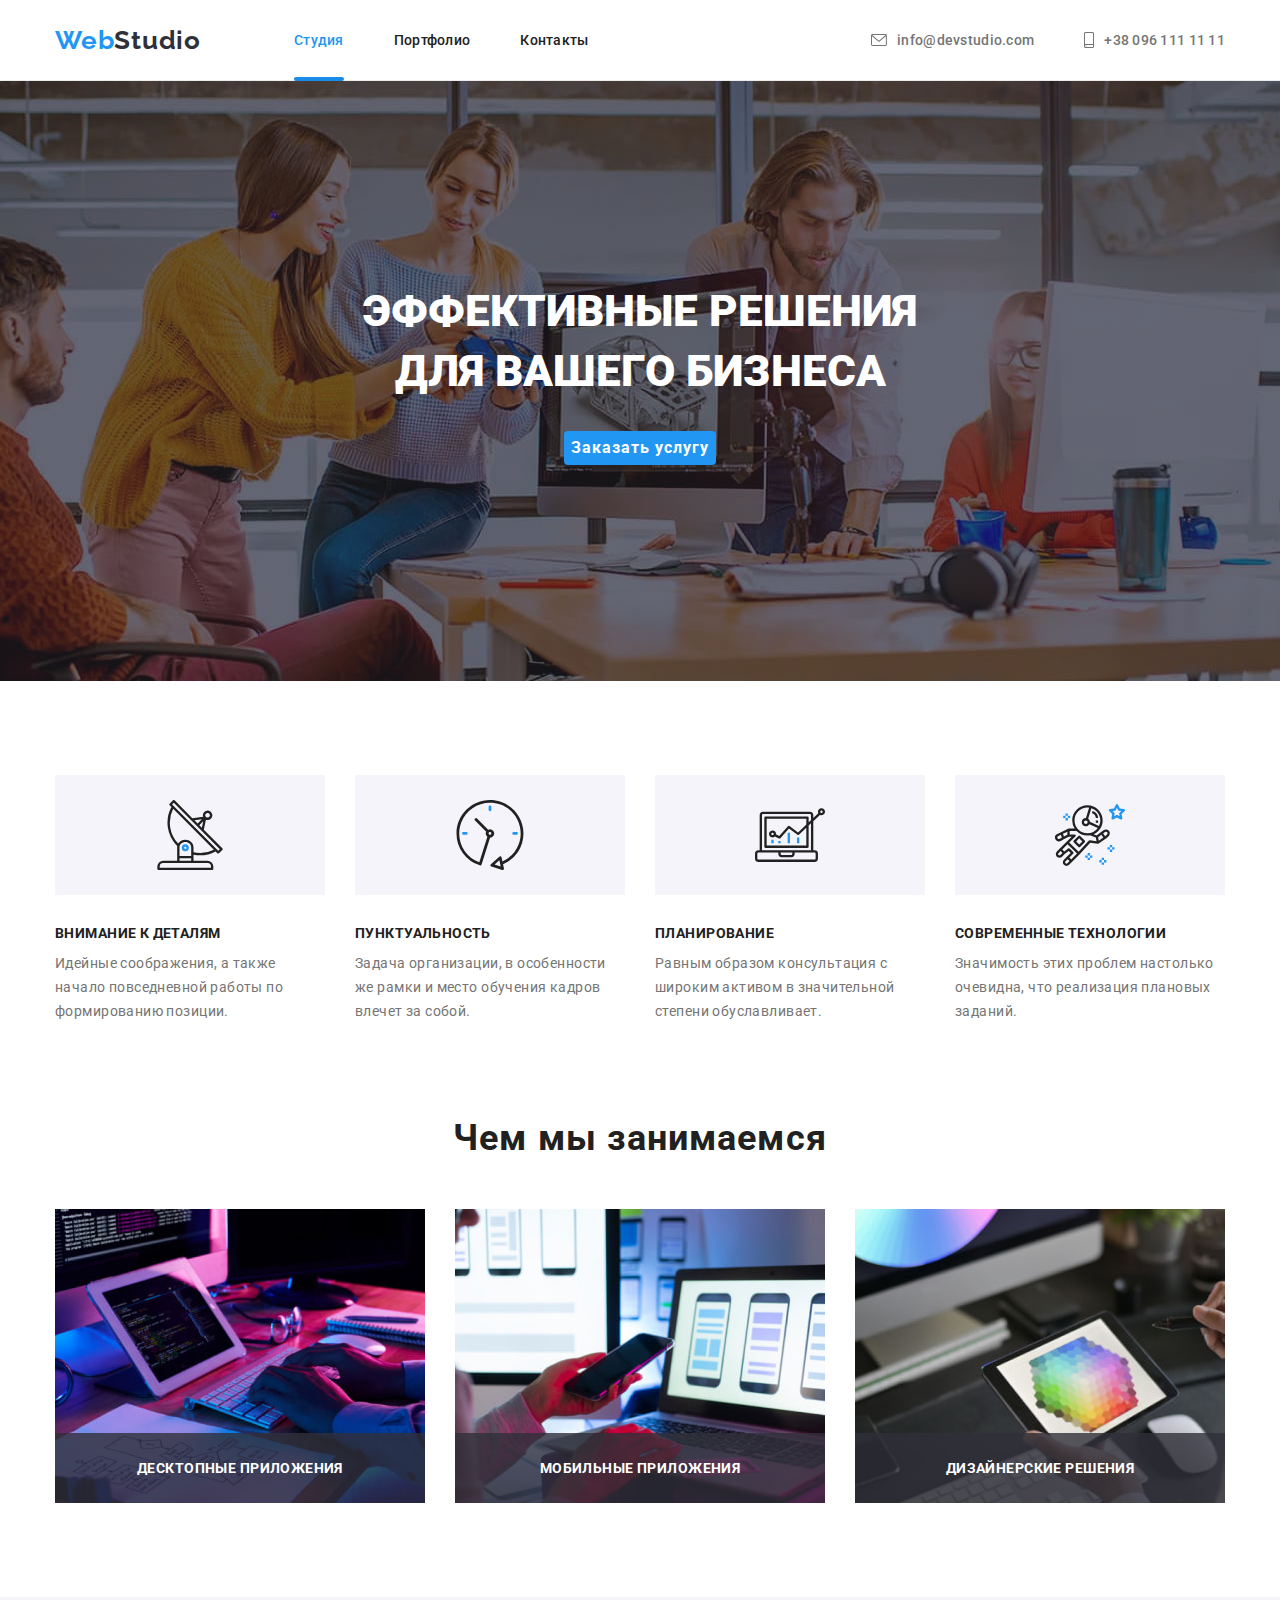
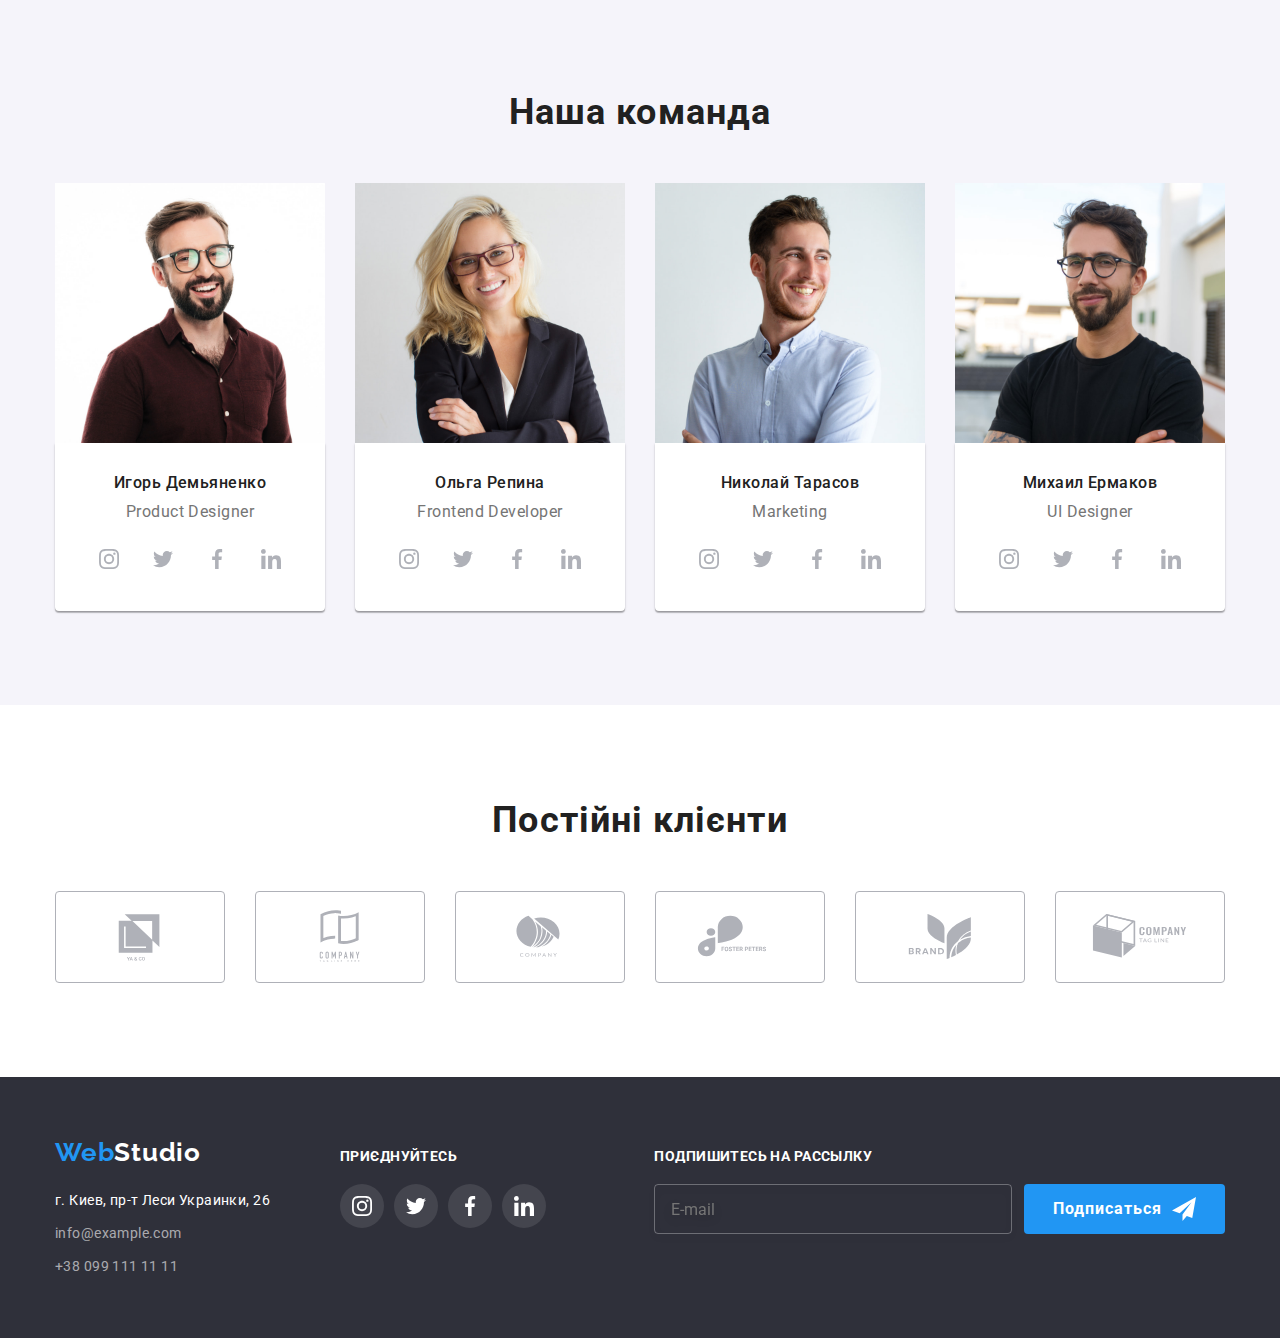
==== index.html @ 9e519841 "Initial commit" ====
<!DOCTYPE html>
<html lang="en">
<head>
    <meta charset="UTF-8">
    <meta http-equiv="X-UA-Compatible" content="IE=edge">
    <meta name="viewport" content="width=device-width, initial-scale=1.0">
    <title>Document</title>
    <link rel="preconnect" href="https://fonts.googleapis.com">
    <link rel="preconnect" href="https://fonts.gstatic.com" crossorigin>
    <link href="https://fonts.googleapis.com/css2?family=Raleway:wght@700&family=Roboto:wght@400;500;700;900&display=swap"
    rel="stylesheet">

    <link rel="stylesheet" href="https://cdnjs.cloudflare.com/ajax/libs/modern-normalize/1.1.0/modern-normalize.min.css">

    <link rel="stylesheet" href="./css/styles.css" />
</head>
<body>
    
    <header class="header">
        <div class="container header-container">
        <nav class="header-nav">
            <a class="logo link" href="./index.html">Web<span class="accent-logo-header">Studio</span></a>
            <ul class="header-nav-list list">
                <li class="header-nav-item"><a class="header-link header-link-bottom header-link-current link" href="">Студия</a></li>
                <li class="header-nav-item"><a class="header-link header-link-bottom link" href="./portfolio.html">Портфолио</a></li>
                <li class="header-nav-item"><a class="header-link header-link-bottom link" href="">Контакты</a></li>
            </ul>
        </nav>
        <ul class="header-contacts list">
            <li class="header-contacts-item">
                <a class="header-email header-email-current link" href="mailto:info@example.com">
                    <svg width="16" height="12" class="header-icon">
                    <use href="./images/icons.svg#envelope"></use>
                </svg>info@devstudio.com</a>
            </li>
            <li class="header-contacts-item">
                <a class="header-phone link" href="tel:+380991111111">
                    <svg width="10" height="16" class="header-icon">
                    <use href="./images/icons.svg#smartphone"></use>
                </svg>+38 096 111 11 11</a></li>
        </ul>
        </div>
    </header>
    <main>

        <section class="hero overlay">
            <div class="container">
            <h1 class="hero-title title">Эффективные решения <br /> для вашего бизнеса</h1>
            <button data-modal-open class="hero-btn btn" type="button">Заказать услугу</button>
            </div>
        </section>

        <section class="feature-section section">
            <div class="feature-container container">
            <!--hide title-->

            <h2 class="visually-hidden">Особенности компании</h2>
                <ul class="feature-list list">
                    <li class="feature-item">
                        <div class="thumb">
                        <svg width="70" height="70" class="icon">
                            <use href="./images/icons.svg#antenna"></use>
                        </svg>
                        </div>
                        <h3 class="feature-title title">Внимание к деталям</h3>
                        <p class="feature-text">Идейные соображения, а также начало повседневной работы по формированию позиции.</p>
                    </li>
                    <li class="feature-item">
                        <div class="thumb">
                        <svg width="70" height="70" class="icon">
                            <use href="./images/icons.svg#clock"></use>
                        </svg>
                        </div>
                        <h3 class="feature-title title">Пунктуальность</h3>
                        <p class="feature-text">Задача организации, в особенности же рамки и место обучения кадров влечет за собой.</p>
                    </li>
                    <li class="feature-item">
                        <div class="thumb">
                        <svg width="70" height="70" class="icon">
                            <use href="./images/icons.svg#diagram"></use>
                        </svg>
                        </div>
                        <h3 class="feature-title title">Планирование</h3>
                        <p class="feature-text">Равным образом консультация с широким активом в значительной степени обуславливает.</p>
                    </li>
                    <li class="feature-item"> 
                        <div class="thumb">
                        <svg width="70" height="70" class="icon">
                            <use href="./images/icons.svg#astronaut"></use>
                        </svg>
                        </div>
                        <h3 class="feature-title title">Современные технологии</h3>
                        <p class="feature-text">Значимость этих проблем настолько очевидна, что реализация плановых заданий.</p>
                    </li>
                </ul>
                </div>
        </section> 
        
        <section class="work section">
            <div class="container">
            <h2 class="work-title">Чем мы занимаемся</h2>
                <ul class="work-list list">
                    <li class="work-item">
                        <img src="./images/image1.jpg" alt="Разметка  веб-страницы" width="370"/>
                        <div class="work-overlay">
                            <p class="work-overlay-text">Десктопные приложения</p>
                        </div>
                    </li>
                    <li class="work-item">
                        <img src="./images/image2.jpg" alt="Оформление приложений для телелефонов" width="370"/>
                        <div class="work-overlay">
                            <p class="work-overlay-text">Мобильные приложения</p>
                        </div>
                    </li>
                    <li class="work-item">
                        <img src="./images/image3.jpg" alt="Графический дизайн" width="370"/>
                        <div class="work-overlay">
                            <p class="work-overlay-text">Дизайнерские решения</p>
                        </div>
                    </li>
                  </ul>   
                </div>
        </section>

        <section class="team-section section">
            <div class="container">
            <h2 class="team-title">Наша команда</h2>
            <ul class="team-list list">
                <li class="team-item">
                    <img src="./images/photo1.jpg" alt="Фото Игоря Демьяненко" width="270"/>
                    <div class="team-descr">
                    <h3 class="team-uppertitle">Игорь Демьяненко</h3>
                    <p class="team-text">Product Designer</p>
                    
                    
                    <ul class="socials list">
                        <li class="socials-item">
                            <a class="socials-link link" href="" target="_blank" rel="noopener noreferrer" aria-label="instagram">
                                <svg class="socials-icon" width="20" height="20">
                                    <use href="./images/icons.svg#instagram"></use>
                                </svg>
                            </a>
                        </li>
                        <li class="socials-item">
                            <a class="socials-link link" href="" target="_blank" rel="noopener noreferrer" aria-label="twitter">
                                <svg class="socials-icon" width="20" height="20">
                                    <use href="./images/icons.svg#twitter"></use>
                                </svg>
                            </a>
                        </li>
                        <li class="socials-item">
                            <a class="socials-link link" href="" target="_blank" rel="noopener noreferrer" aria-label="facebook">
                                <svg class="socials-icon" width="20" height="20">
                                    <use href="./images/icons.svg#facebook"></use>
                                </svg>
                            </a>
                        </li>
                        <li class="socials-item">
                            <a class="socials-link link" href="" target="_blank" rel="noopener noreferrer" aria-label="linkedin">
                                <svg class="socials-icon" width="20" height="20">
                                    <use href="./images/icons.svg#linkedin"></use>
                                </svg>
                            </a>
                        </li>
                    </ul>


                    
                    </div>
                </li>
                <li class="team-item">
                    <img src="./images/photo2.jpg" alt="Фото Ольги Репиной" width="270"/>
                    <div class="team-descr">
                    <h3 class="team-uppertitle">Ольга Репина</h3>
                    <p class="team-text">Frontend Developer</p>

                    <ul class="socials list">
                        <li class="socials-item">
                            <a class="socials-link link" href="" target="_blank" rel="noopener noreferrer" aria-label="instagram">
                                <svg class="socials-icon" width="20" height="20">
                                    <use href="./images/icons.svg#instagram"></use>
                                </svg>
                            </a>
                        </li>
                        <li class="socials-item">
                            <a class="socials-link link" href="" target="_blank" rel="noopener noreferrer" aria-label="twitter">
                                <svg class="socials-icon" width="20" height="20">
                                    <use href="./images/icons.svg#twitter"></use>
                                </svg>
                            </a>
                        </li>
                        <li class="socials-item">
                            <a class="socials-link link" href="" target="_blank" rel="noopener noreferrer" aria-label="facebook">
                                <svg class="socials-icon" width="20" height="20">
                                    <use href="./images/icons.svg#facebook"></use>
                                </svg>
                            </a>
                        </li>
                        <li class="socials-item">
                            <a class="socials-link link" href="" target="_blank" rel="noopener noreferrer" aria-label="linkedin">
                                <svg class="socials-icon" width="20" height="20">
                                    <use href="./images/icons.svg#linkedin"></use>
                                </svg>
                            </a>
                        </li>
                    </ul>
                    
                    </div>
                </li>
                <li class="team-item">
                    <img src="./images/photo3.jpg" alt="Фото Николая Тарасова" width="270"/>
                    <div class="team-descr">
                    <h3 class="team-uppertitle">Николай Тарасов</h3>
                    <p class="team-text">Marketing</p>
                    <ul class="socials list">
                        <li class="socials-item">
                            <a class="socials-link link" href="" target="_blank" rel="noopener noreferrer" aria-label="instagram">
                                <svg class="socials-icon" width="20" height="20">
                                    <use href="./images/icons.svg#instagram"></use>
                                </svg>
                            </a>
                        </li>
                        <li class="socials-item">
                            <a class="socials-link link" href="" target="_blank" rel="noopener noreferrer" aria-label="twitter">
                                <svg class="socials-icon" width="20" height="20">
                                    <use href="./images/icons.svg#twitter"></use>
                                </svg>
                            </a>
                        </li>
                        <li class="socials-item">
                            <a class="socials-link link" href="" target="_blank" rel="noopener noreferrer" aria-label="facebook">
                                <svg class="socials-icon" width="20" height="20">
                                    <use href="./images/icons.svg#facebook"></use>
                                </svg>
                            </a>
                        </li>
                        <li class="socials-item">
                            <a class="socials-link link" href="" target="_blank" rel="noopener noreferrer" aria-label="linkedin">
                                <svg class="socials-icon" width="20" height="20">
                                    <use href="./images/icons.svg#linkedin"></use>
                                </svg>
                            </a>
                        </li>
                    </ul>
                    </div>
                </li>
                <li class="team-item">
                    <img src="./images/photo4.jpg" alt="Фото Михаила Ермакова" width="270"/>
                    <div class="team-descr">
                    <h3 class="team-uppertitle">Михаил Ермаков</h3>
                    <p class="team-text">UI Designer</p>
                    <ul class="socials list">
                        <li class="socials-item">
                            <a class="socials-link link" href="" target="_blank" rel="noopener noreferrer" aria-label="instagram">
                                <svg class="socials-icon" width="20" height="20">
                                    <use href="./images/icons.svg#instagram"></use>
                                </svg>
                            </a>
                        </li>
                        <li class="socials-item">
                            <a class="socials-link link" href="" target="_blank" rel="noopener noreferrer" aria-label="twitter">
                                <svg class="socials-icon" width="20" height="20">
                                    <use href="./images/icons.svg#twitter"></use>
                                </svg>
                            </a>
                        </li>
                        <li class="socials-item">
                            <a class="socials-link link" href="" target="_blank" rel="noopener noreferrer" aria-label="facebook">
                                <svg class="socials-icon" width="20" height="20">
                                    <use href="./images/icons.svg#facebook"></use>
                                </svg>
                            </a>
                        </li>
                        <li class="socials-item">
                            <a class="socials-link link" href="" target="_blank" rel="noopener noreferrer" aria-label="linkedin">
                                <svg class="socials-icon" width="20" height="20">
                                    <use href="./images/icons.svg#linkedin"></use>
                                </svg>
                            </a>
                        </li>
                    </ul>
                    </div>
                </li>              
            </ul>
            </div>
        </section>

        <section class="clients-section section">
            <div class="container">
                <h2 class="clients-title">Постійні клієнти</h2>
                <ul class="clients-list list">
                    <li class="clients-item">
                        <a class="clients-link link" href="" target="_blank" rel="noopener noreferrer">
                        <svg width="106" height="60" class="clients-icon">
                            <use href="./images/icons.svg#logo1"></use>
                        </svg>   
                        </a>
                    </li>
                    <li class="clients-item">
                        <a class="clients-link link" href="" target="_blank" rel="noopener noreferrer">
                        <svg width="106" height="60" class="clients-icon">
                            <use href="./images/icons.svg#logo2"></use>
                        </svg>
                        </a>
                    </li>
                    <li class="clients-item">
                        <a class="clients-link link" href="" target="_blank" rel="noopener noreferrer">
                        <svg width="106" height="60" class="clients-icon">
                            <use href="./images/icons.svg#logo3"></use>
                        </svg>
                        </a>
                    </li>
                    <li class="clients-item">
                        <a class="clients-link link" href="" target="_blank" rel="noopener noreferrer">
                        <svg width="106" height="60" class="clients-icon">
                            <use href="./images/icons.svg#logo4"></use>
                        </svg>
                        </a>
                    </li>
                    <li class="clients-item">
                        <a class="clients-link link" href="" target="_blank" rel="noopener noreferrer">
                        <svg width="106" height="60" class="clients-icon">
                            <use href="./images/icons.svg#logo5"></use>
                        </svg>
                        </a>
                    </li>
                    <li class="clients-item">
                        <a class="clients-link link" href="" target="_blank" rel="noopener noreferrer">
                        <svg width="106" height="60" class="clients-icon">
                            <use href="./images/icons.svg#logo6"></use>
                        </svg>
                        </a>
                    </li>
                    
                            
                        </ul>
                    </div>
                </section>
        
        

        



    </main>

    <footer class="footer">
        
        <div class="container footer-container">
        
        <div class="footer-contacts">
        <a class="logo logo-footer link" href="./index.html">Web<span class="accent-logo-footer">Studio</span></a>

        <address class="footer-address">
            <ul class="address-list list">
                <li class="address-item">г. Киев, пр-т Леси Украинки, 26</li>
                <li class="address-item"><a class="address-link link" href="mailto:info@example.com">info@example.com</a></li>
                <li class="address-item"><a class=" address-link link" href="tel:+380991111111">+38 099 111 11 11</a></li>
            </ul>
        </address>
        </div>
        

        <div class="footer-socials">
        <h2 class="footer-title">приєднуйтесь</h2>
        <ul class="socials list">
            <li class="socials-item">
                <a class="socials-link footer-socials-link link" href="" target="_blank" rel="noopener noreferrer" aria-label="instagram">
                    <svg class="socials-icon" width="20" height="20">
                        <use href="./images/icons.svg#instagram"></use>
                    </svg>
                </a>
            </li>
            <li class="socials-item">
                <a class="socials-link footer-socials-link link" href="" target="_blank" rel="noopener noreferrer" aria-label="twitter">
                    <svg class="socials-icon" width="20" height="20">
                        <use href="./images/icons.svg#twitter"></use>
                    </svg>
                </a>
            </li>
            <li class="socials-item">
                <a class="socials-link footer-socials-link link" href="" target="_blank" rel="noopener noreferrer" aria-label="facebook">
                    <svg class="socials-icon" width="20" height="20">
                        <use href="./images/icons.svg#facebook"></use>
                    </svg>
                </a>
            </li>
            <li class="socials-item">
                <a class="socials-link footer-socials-link link" href="" target="_blank" rel="noopener noreferrer" aria-label="linkedin">
                    <svg class="socials-icon" width="20" height="20">
                        <use href="./images/icons.svg#linkedin"></use>
                    </svg>
                </a>
            </li>
        </ul>

        </div>

        <div class="container-form-footer">
            <h2 class="footer-title">Подпишитесь на рассылку</h2>
           <div class="footer-subscription">
            <form class="footer-form">
                <input type="email" name="footer-email" class="footer-input" placeholder="E-mail" />
            </form>
            <button class="footer-btn">
                Подписаться
                <svg width="24" height="24" class="icon-btn">
                    <use href="./images/icons.svg#icon-send"></use>
                </svg>
            </button>
            </div>
        </div>

        </div>
           
    </footer>

    <div class="backdrop is-hidden" data-modal>
        <div class="modal">
            <button type="button" data-modal-close class="button-close-modal">
                <svg width="18" height="18" class="svg-close-modal">
                    <use href="./images/icons.svg#close-btn"></use>
                </svg>
            </button>

            <form class="form-modal">
                <h2 class="modal-title">Оставьте свои данные, мы вам перезвоним</h2>
                <label class="label-modal" for="name">Имя</label>
                <p class="form-field">
                    <input id="name" class="input-modal" type="text" name="name" />
                    <svg width="18" height="18" class="icon-modal">
                        <use href="./images/icons.svg#person-modal"></use>
                    </svg>
                </p>
                <label class="label-modal" for="phone">Телефон</label>
                <p class="form-field">
                    <input id="phone" class="input-modal" type="text" name="phone" />
                    <svg width="18" height="18" class="icon-modal">
                        <use href="./images/icons.svg#phone-modal"></use>
                    </svg>
                </p>
                <label class="label-modal" for="email">Почта</label>
                <p class="form-field">
                    <input id="email" class="input-modal" type="text" name="email" />
                    <svg width="18" height="18" class="icon-modal">
                        <use href="./images/icons.svg#email-modal"></use>
                    </svg>
                </p>
                <label class="label-modal" for="comment">Комментарий</label>
                <textarea id="comment" class="input-modal textarea-modal" name="feedback" rows="7"
                    placeholder="Введите текст"></textarea>
                <p class="check-box">
                    <label class="label-modal label-check" for="done">
                        <input class="check visually-hidden" id="done" type="checkbox" name="done"/>
                        <svg class="check-on" width="16" height="15">
                            <use href="./images/icons.svg#check-on"></use>
                        </svg>
                        <svg class="check-off" width="16" height="15">
                            <use href="./images/icons.svg#check-off"></use>
                        </svg>
                        <span class="check-text">Соглашаюсь с рассылкой и принимаю
                            <a class="link-modal" href="">Условия договора</a></span>
                    </label>
                </p>
                <button class="modal-btn" type="submit">Отправить</button>
            </form>


        </div>
    </div>

    <script src="./js/modal.js"></script>


</body>
</html>
---- css/styles.css ----
:root {
    /* fonts */
    --main-font: 'Roboto', sans-serif;
    --secondary-font: 'Raleway', sans-serif;

    /* text colors */

    --primary-txt-cl: #212121;
    --secondary-txt-cl: #757575;
    --accent-cl: #2196F3;
    --white-cl: #ffffff;
    --darl-cl: #000000;

    /* bg colors */
    --white-bg-cl: #FFFFFF;
    --light-bg-cl: #F5F4FA;
    --dark-bg-cl: #2F303A;

    --accent-btn-cl: #188CE8;
    --cubic: cubic-bezier(0.4, 0, 0.2, 1);


}

body {
    font-family: var(--main-font);
    color: var(--primary-txt-cl);

}

/* reset styles */

h1,
h2,
h3,
h4,
h5,
h6,
p {
    margin: 0;
}

.list {
    list-style: none;
    padding: 0;
    margin: 0;

}

.link {
    text-decoration: none;
    color: currentColor;

}

/* base styles */
.section {
    padding-top: 94px;
    padding-bottom: 94px;
}

.container {
    width: 1200px;
    padding-left: 15px;
    padding-right: 15px;
    margin-left: auto;
    margin-right: auto;

}

.hero,
.footer {
    background-color: var(--dark-bg-cl);

}

.title {
    text-transform: uppercase;

}

.btn {
    font-family: inherit;
    font-size: 16px;
    cursor: pointer;
}

img {
    display: block;
}

/* header section */

.header {
    border-bottom: 1px solid #ECECEC;

}

.header-container {
    display: flex;
    align-items: center;

}


.header-nav,
.header-nav-list,
.header-contacts {
    display: flex;
    align-items: center;

}

.header-nav-list,
.header-contacts {
    gap: 50px;
}


.header-link,
.header-contacts {
    font-weight: 500;
    font-size: 14px;
    line-height: calc(16 / 14);
    letter-spacing: 0.02em;
    color: var(--primary-txt-cl);

}

.header-link {
    display: block;
    padding-top: 32px;
    padding-bottom: 32px;
    color: var(--primary-txt-cl);
    transition: color 250ms var(--cubic);
}

.header-link-bottom {
    position: relative;
}

.header-link-bottom::after {
    position: absolute;
    content: '';
    bottom: -1px;
    display: block;
    background-color: #188ce8;
    width: 100%;
    height: 4px;
    border-radius: 2px;
    transform: scaleX(0);
    transition: transform 250ms var(--cubic);
}

/* .header-link-bottom:hover::after,
.header-link-bottom:focus::after {
    transform: scaleX(1);
} */

.header-contacts {
    margin-left: auto;
    color: var(--secondary-txt-cl);
}

.header-email,
.header-phone {
    display: flex;
    align-items: center;
    padding-top: 32px;
    padding-bottom: 32px;
    color: #757575;
    transition: color 250ms var(--cubic);

}

.header-link:hover,
.header-link:focus,
.header-email:hover,
.header-email:focus,
.header-phone:hover,
.header-phone:focus, .address-link:hover,
.address-link:focus {
    color: var(--accent-cl);

}

.header-link-current {
    color: var(--accent-cl);
}

.header-link-current::after {
    position: absolute;
    content: '';
    bottom: -1px;
    display: block;
    background-color: #188ce8;
    width: 100%;
    height: 4px;
    border-radius: 2px;
    transform: scaleX(1);
}



/* header icons */

.header-icon {
    margin-right: 10px;
    
}

.header-icon:hover,
.header-icon:focus {

    fill: #2196F3;
}

.header-icon {
    fill: currentColor;
}



.logo {
    margin-right: 93px;
    margin-left: auto;
    font-family: var(--secondary-font);
    font-weight: 700;
    font-size: 26px;
    line-height: calc(31 / 26);
    letter-spacing: 0.03em;
    color: var(--accent-cl);


}

.accent-logo-header {
    color: var(--dark-bg-cl);

}

/* Hero section */

.hero {
    padding-top: 200px;
    padding-bottom: 200px;
    text-align: center;

}

.overlay {
    max-width: 1600px;
    height: 600px;
    margin-left: auto;
    margin-right: auto;
    background-image: linear-gradient(to right,
            rgba(47, 48, 58, 0.4),
            rgba(47, 48, 58, 0.4)),
        url(../images/hero-bg.jpg);
    background-color: #C4C4C4;
    background-repeat: no-repeat;
    background-position: center;
    background-size: cover;
}




.hero-title {
    margin-bottom: 30px;
    font-weight: 900;
    font-size: 44px;
    line-height: calc(60 / 44);
    color: var(--white-cl);

}


.hero-btn {
    border-radius: 4px;
    font-weight: 700;
    line-height: calc(30 / 16);
    letter-spacing: 0.06em;
    color: var(--white-cl);
    background-color: var(--accent-cl);
    border: 1px solid transparent;
    box-shadow: 0px 4px 4px rgba(0, 0, 0, 0.15);
    transition: background-color 250ms var(--cubic);


}


.hero-btn:hover,
.hero-btn:focus {
    background-color: var(--accent-btn-cl);

}

/* feature section */

.feature-section {
    padding-bottom: 0;

}

.visually-hidden {
    position: absolute;
    width: 1px;
    height: 1px;
    margin: -1px;
    border: 0;
    padding: 0;

    white-space: nowrap;
    clip-path: inset(100%);
    clip: rect(0 0 0 0);
    overflow: hidden;
}


.feature-list,
.work-list,
.team-list {
    display: flex;
    gap: 30px;

}

.feature-title {
    margin-top: 30px;
    margin-bottom: 10px;
    font-weight: 700;
    font-size: 14px;
    line-height: calc(16 / 14);
    letter-spacing: 0.03em;

}

.feature-text {
    width: 270px;
    font-size: 14px;
    line-height: calc(24 / 14);
    letter-spacing: 0.03em;
    color: var(--secondary-txt-cl);
}

/* work section */

.work-title,
.team-title,
.clients-title {
    margin-bottom: 50px;
    text-align: center;
    font-weight: 700;
    font-size: 36px;
    line-height: calc(42 / 36);
    letter-spacing: 0.03em;

}

.work-item {
position: relative;

}
.work-overlay {
        display: flex;
        align-items: center;
        justify-content: center;
        position: absolute;
        bottom: 0;
        width: 370px;
        height: 70px;
        background-color: rgba(47, 48, 58, 0.8);

}


.work-overlay-text {
    font-weight: 700;
    font-size: 14px;
    line-height: calc(16 / 14);
    letter-spacing: 0.03em;
    text-transform: uppercase;
    color: #FFFFFF;


}

/* Team-section */

.team-section {
    text-align: center;
    background: var(--light-bg-cl);
}

.team-descr {
    text-align: center;
    padding-top: 30px;
    padding-bottom: 30px;
    box-shadow: 0px 1px 3px rgba(0, 0, 0, 0.12),
        0px 1px 1px rgba(0, 0, 0, 0.14),
        0px 2px 1px rgba(0, 0, 0, 0.2);
    border-radius: 0px 0px 4px 4px;
    background: #FFFFFF;


}

.team-uppertitle {
    margin-bottom: 10px;
    font-weight: 500;
    font-size: 16px;
    line-height: calc(19 / 16);
    letter-spacing: 0.03em;

}

.team-text {
    margin-bottom: 16px;
    font-size: 16px;
    line-height: calc(19 / 16);
    letter-spacing: 0.03em;
    color: var(--secondary-txt-cl);
}



/* footer */

.footer {
    padding-top: 60px;
    padding-bottom: 60px;
}

.footer-container {
    display: flex;
    align-items: baseline;

}

.footer-contacts {
    margin-right: 70px;
}

.logo-footer {
    margin-right: 0;
}

.accent-logo-footer {
    color: var(--white-cl);

}

.footer-address {
    margin-top: 20px;


}

.address-list {
    font-style: normal;
    font-weight: 400;
    font-size: 14px;
    line-height: calc(24 / 14);
    letter-spacing: 0.03em;
}


.address-item {
    color: var(--white-cl);

}

.address-item:not(:last-child) {
    margin-bottom: 9px;

}

.address-link {
    color: rgba(255, 255, 255, 0.6);
    transition: color 250ms var(--cubic);
}

.footer-title {
    margin-bottom: 20px;
    font-weight: 700;
    font-size: 14px;
    line-height: calc(16 / 14);
    letter-spacing: 0.03em;
    text-transform: uppercase;
    color: #FFFFFF;

}

/* FOOTER FORM */

.container-form-footer {
    display: flex;
    flex-direction: column;
    margin-left: auto;
    
}

.footer-subscription {
    display: flex;
    gap: 12px;
}


.footer-label {
    display: flex;
    flex-direction: column;
}

.footer-input {
    background-color: transparent;
    width: 358px;
    height: 50px;

    border: 1px solid rgba(255, 255, 255, 0.3);
    filter: drop-shadow(0px 4px 4px rgba(0, 0, 0, 0.15));
    border-radius: 4px;
    padding: 15px 16px;
    outline: transparent;

    color: #fff;
    transition: border-color 250ms var(--cubic);
}


.footer-input:hover, .footer-input:focus {
    border-color: #2196F3;
}

.footer-btn {
    display: flex;
    align-items: center;
    padding-top: 10px;
    padding-bottom: 10px;
    padding-left: 29px;
    padding-right: 29px;
    height: 50px;
    border: 0;
    border-radius: 4px;
      
    font-family: 'Roboto', sans-serif;
    font-weight: 700;
    font-size: 16px;
    line-height: calc(30 / 16);  
    letter-spacing: 0.06em;

    background-color: #2196F3;
    color: #FFFFFF;


    transition: background-color 250ms var(--cubic);
}

.footer-btn:hover,
.footer-btn:focus {
    background-color: var(--accent-btn-cl);
}

.icon-btn {
    margin-left: 10px;
    fill: #FFFFFF;
}

/* Portfolio page */

.filters-list {
    display: flex;
    justify-content: center;
    margin-bottom: 50px;
    gap: 8px;

}

.portfolio-btn {
    padding-top: 6px;
    padding-bottom: 6px;
    padding-left: 22px;
    padding-right: 22px;

    font-weight: 500;
    font-size: 16px;
    line-height: calc(26 / 16);
    letter-spacing: 0.03em;
    color: var(--primary-txt-cl);
    background-color: var(--light-bg-cl);
    border: none;
    transition: color 250ms var(--cubic), background-color 250ms var(--cubic), box-shadow 250ms var(--cubic);
}

.portfolio-btn:hover,
.hportfolio-btn:focus,
.portfolio-btn-current {
    color: var(--white-cl);
    background-color: var(--accent-btn-cl);
    box-shadow: 0px 3px 1px rgba(0, 0, 0, 0.1), 0px 1px 2px rgba(0, 0, 0, 0.08), 0px 2px 2px rgba(0, 0, 0, 0.12);

}

.projects-list {
    display: flex;
    flex-wrap: wrap;
    gap: 30px;

}

.projects-link {
    display: block;
    transition: box-shadow 250ms var(--cubic);
}



.portfolio-image {
    position: relative;
    overflow: hidden;
}

.projects-overlay {
    display: block;
    position: absolute;
    bottom: 0;
    left: 0;
    display: flex;
    align-items: center;
    justify-content: center;
    width: 100%;
    height: 100%;
    background-color: rgba(33, 150, 243, 0.9);
    transform: translateY(100%);
    transition: transform 250ms var(--cubic);
    
}

.projects-link:hover,
.projects-link:focus  {
    box-shadow: 0px 3px 1px rgba(0, 0, 0, 0.1),
        0px 1px 2px rgba(0, 0, 0, 0.08),
        0px 2px 2px rgba(0, 0, 0, 0.12);
       transform: translateY(0);

}

.projects-overlay-text {
    padding: 63px 24px;
   
    font-weight: 400;
    font-size: 18px;
    line-height: calc(28 / 18);
    letter-spacing: 0.03em;

    color: #FFFFFF;
    

 
}

.projects-link:hover .projects-overlay,
.projects-link:focus .projects-overlay
 {
    transform: translateY(0);
}



.projects-descr {
    padding-top: 20px;
    padding-bottom: 20px;
    padding-left: 24px;
    padding-right: 24px;
    border: 1px solid #EEEEEE;
    border-top: none;
}

.projects-title {
    margin-bottom: 4px;
    font-weight: 700;
    font-size: 18px;
    line-height: calc(36 / 18);
    letter-spacing: 0.06em;
    color: var(--primary-txt-cl);

}

.projects-text {
    font-weight: 400;
    font-size: 16px;
    line-height: calc(30 / 16);
    letter-spacing: 0.03em;
    color: var(--secondary-txt-cl);
}




/* Features icons */

.thumb {
    display: flex;
    align-items: center;
    justify-content: center;
    width: 270px;
    height: 120px;
    background-color: #F5F4FA;

}

/* Socials icons */

.socials {
    display: flex;
    align-items: center;
    justify-content: center;
    gap: 10px;
}

.socials-link {
    display: flex;
    align-items: center;
    justify-content: center;
    width: 44px;
    height: 44px;

    color: #AFB1B8;
    background-color: #ffffff;
    border-radius: 50%;
    transition: color 250ms var(--cubic), background-color 250ms var(--cubic);

}

.socials-link:hover,
.socials-link:focus {
    color: #FFFFFF;
    background-color: #2196F3;
}


.socials-icon {
    fill: currentColor;
}


/* Clients-icons */

.clients-list {
    display: flex;
    gap: 30px;
    color: #AFB1B8;

}


.clients-link {
    display: flex;
    align-items: center;
    justify-content: center;
    width: 170px;
    height: 92px;
    border: 1px solid #AFB1B8;
    border-radius: 4px;
    transition: color 250ms var(--cubic), border-color 250ms var(--cubic);
    

}

.clients-link:hover,
.clients-link:focus {
    color: #2196F3;
    border-color: #2196F3;

}


.clients-icon {
    fill: currentColor;
}


/* footer-socials-icons */

.footer-socials {
    display: flex;
    flex-direction: column;
    

}

.footer-socials-link {
    color: #ffffff;
    background-color: rgba(255, 255, 255, 0.1);
    transition: background-color 250ms var(--cubic)


}

.footer-socials-link:hover,
.footer-socials-link:focus {

    background-color: #2196F3;
}

/* Modal */
.backdrop {
    position: fixed;
    top: 0;
    left: 0;
    width: 100%;
    height: 100%;
    background-color: rgba(0, 0, 0, 0.2);
    z-index: 100;
    opacity: 1;
    visibility: visible;
    pointer-events: initial;
    transition: opacity 250ms var(--cubic), 
    visibility 250ms var(--cubic);
}

.backdrop.is-hidden {
    opacity: 0;
    pointer-events: none;
    visibility:hidden;
}


.modal {
    position: absolute;
    top: 50%;
    left: 50%;
    transform: translate(-50%, -50%) scale(1);
    min-width: 528px;
    min-height: 581px;
    padding: 40px;
    z-index: 100;
    
    background-color: #FFFFFF;
    box-shadow: 0px 1px 3px rgba(0, 0, 0, 0.12), 
    0px 1px 1px rgba(0, 0, 0, 0.14),
    0px 2px 1px rgba(0, 0, 0, 0.2);
    border-radius: 4px;
    
    opacity: 1;
    
    transition: transform 250ms var(--cubic), 
    opacity 250ms var(--cubic);
}

.backdrop.is-hidden .modal {
    opacity: 0;
    transform: translate(-50%, -50%) scale(0.9);

    
}
.button-close-modal {
    position: absolute;
    top: 8px;
    right: 8px;
    display: flex;
    align-items: center;
    justify-content: center;
    width: 30px;
    height: 30px;
    padding: 0;
    border-radius: 50%;
    border: 1px solid rgba(0, 0, 0, 0.1);
    background-color: #FFFFFF;
    cursor: pointer;
}

.svg-close-modal {
    fill: #000;
    transition: fill 250ms var(--cubic);
}

.button-close-modal:hover .svg-close-modal,
.button-close-modal:focus .svg-close-modal {
    fill: var(--accent-cl);
}

/* FORM MODAL */

.form-modal {
    display: flex;
    flex-direction: column;

   
}

.form-field {
    display: inline-block;
    position: relative;
}

.modal-title {
    color: var(--primary-txt-cl);
    font-size: 20px;
    line-height: calc(23 / 20);
    text-align: center;
    letter-spacing: 0.03em;
   
}

.input-modal {
    width: 100%;
    height: 40px;

    border: 1px solid rgba(33, 33, 33, 0.2);
    border-radius: 4px;
    padding-left: 42px;
    cursor: pointer;

    transition: border-color 250ms var(--cubic);
}

.label-modal {
    color: var(--secondary-txt-cl);
    font-weight: 400;
    font-size: 12px;
    line-height: calc(14 / 12);
    letter-spacing: 0.01em;

    margin-bottom: 4px;
    margin-top: 10px;

    
}

.textarea-modal {
    min-height: 120px;
    resize: none;
    margin-bottom: 20px;
    padding: 12px 16px;
}

.link-modal {
    color: var(--accent-cl);
}

.icon-modal {
    position: absolute;
    left: 12px;
    bottom: 50%;
    transform: translateY(50%);
    fill: var(--primary-txt-cl);
    transition: fill 250ms var(--cubic);
}

.input-modal:hover, .input-modal:focus {
    border-color: var(--accent-cl);
    outline: transparent;
    
}

.input-modal:focus+.icon-modal,.input-modal:hover+.icon-modal {
    fill: var(--accent-cl);
}

.modal-btn {
    display: block;
    margin: 0 auto;


    font-family: 'Roboto', sans-serif;
    
    font-weight: 700;
    font-size: 16px;
    line-height: calc(30 / 16);
    
    letter-spacing: 0.06em;

    padding: 10px 52px;
    margin-top: 30px;

    border: 0;
    box-shadow: 0px 4px 4px rgba(0, 0, 0, 0.15);
    border-radius: 4px;
    cursor: pointer;

    background-color: var(--accent-cl);
    color: var(--white-cl);
    transition: background-color 250ms var(--cubic);
}



.modal-btn:hover,
.modal-btn:focus {
    background-color: #188CE8;
}

.check-box {
    display: flex;
    justify-content: center;
    transition: fill 250ms var(--cubic);
}


 .check-box:hover .check-off {
fill: var(--accent-cl);

}

.label-check { 
    display: flex;
    align-items: center;
    margin: 0;
}
 
.check-box:focus-within {
    fill: var(--accent-cl);
}


.check-on {
    border-radius: 2px;
    opacity: 0;
    position: absolute;
    transition: opacity 250ms var(--cubic);
}

.check:checked+.check-on {
    opacity: 1;
    background-color: var(--accent-cl);
}

.check-off {
    opacity: 1;
    transition: fill 250ms var(--cubic);
}


.check:checked~.check-off {
    opacity: 0;
}

.check-text {
    font-size: 14px;
    margin-left: 7px;
}
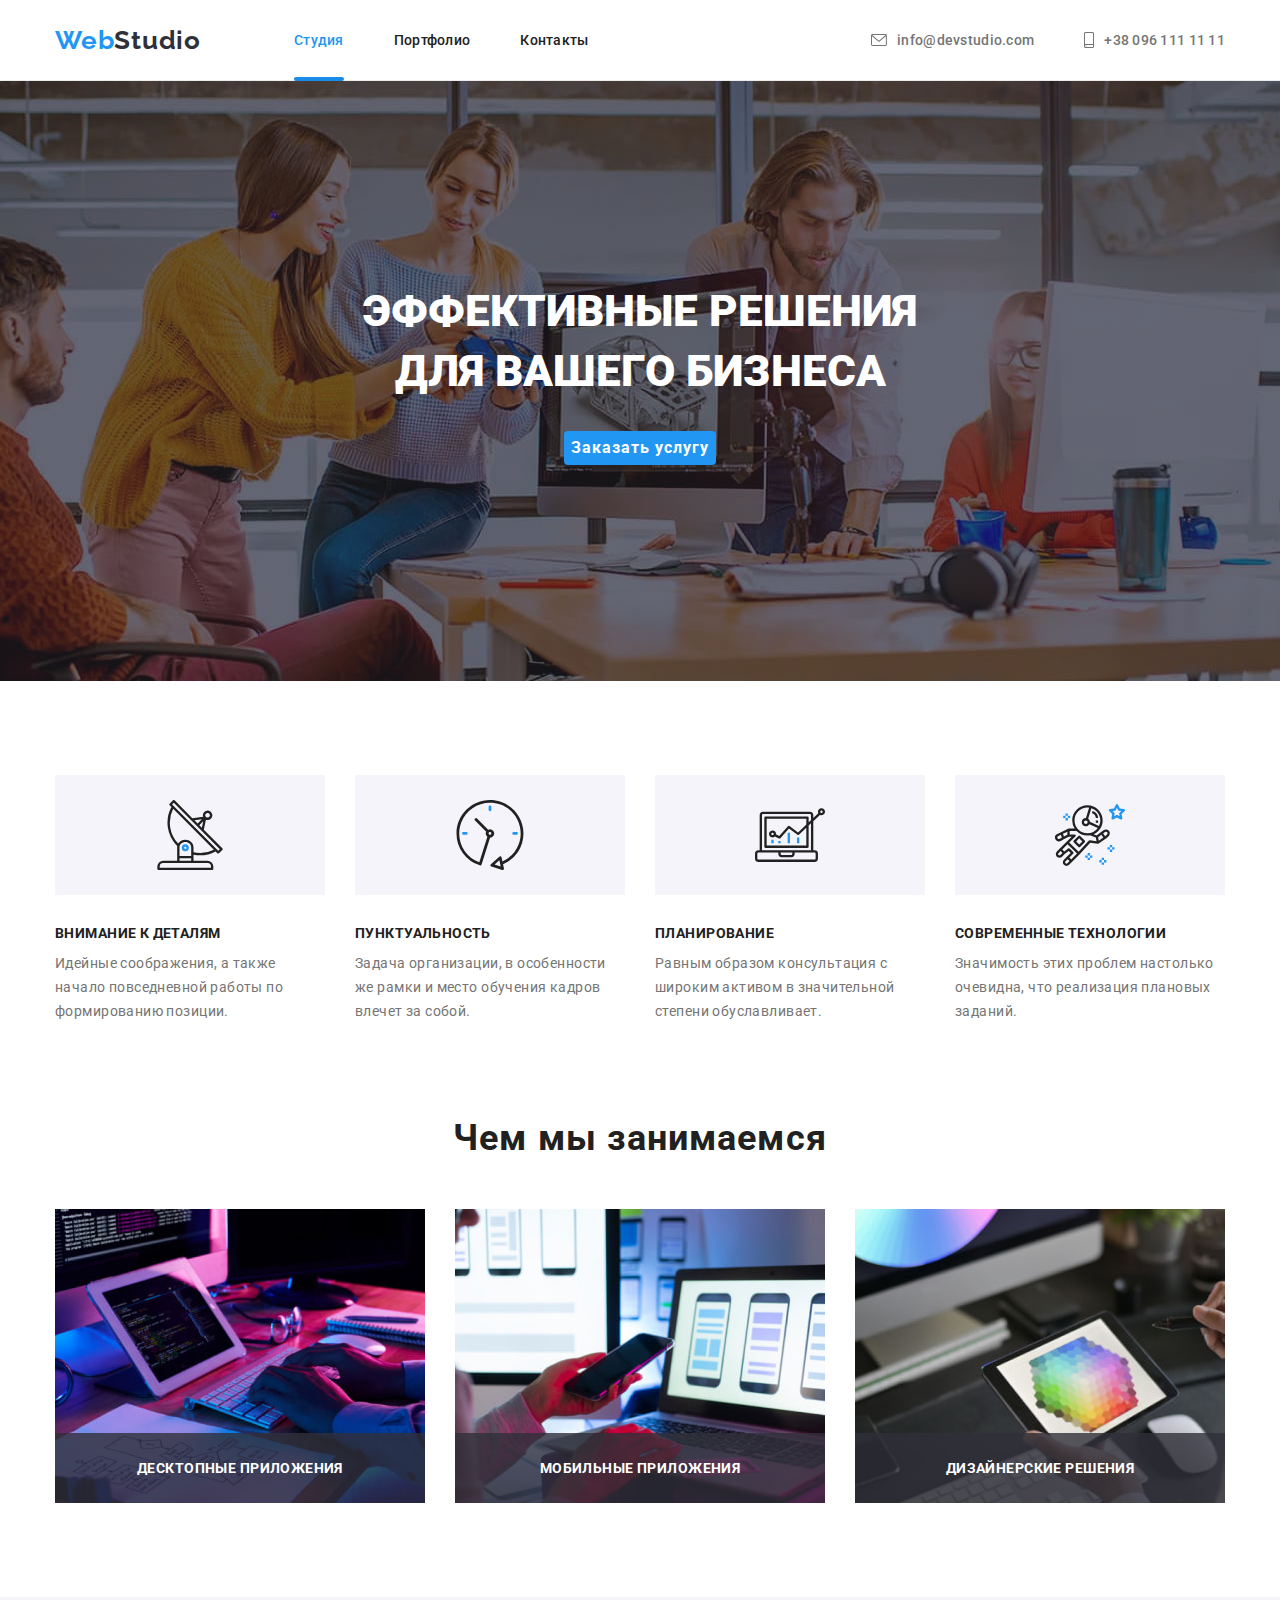
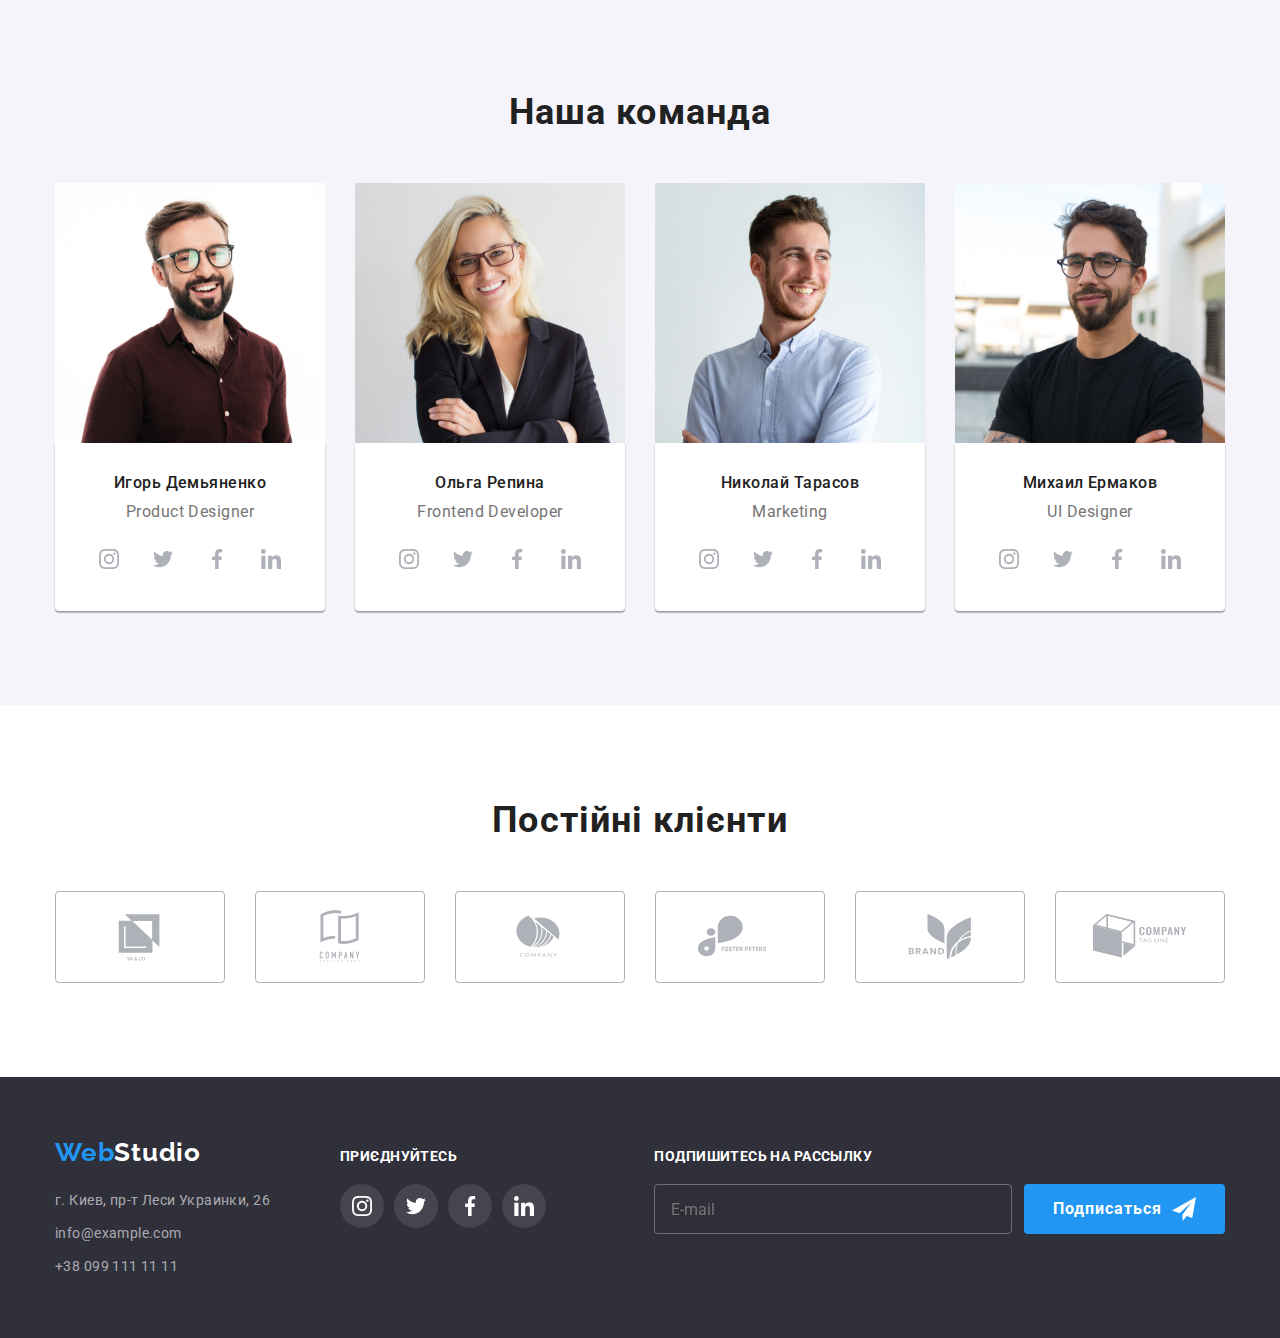
==== commit fa204c65: "BEM create" ====
--- a/index.html
+++ b/index.html
@@ -17,25 +17,25 @@
 <body>
     
     <header class="header">
-        <div class="container header-container">
-        <nav class="header-nav">
-            <a class="logo link" href="./index.html">Web<span class="accent-logo-header">Studio</span></a>
-            <ul class="header-nav-list list">
-                <li class="header-nav-item"><a class="header-link header-link-bottom header-link-current link" href="">Студия</a></li>
-                <li class="header-nav-item"><a class="header-link header-link-bottom link" href="./portfolio.html">Портфолио</a></li>
-                <li class="header-nav-item"><a class="header-link header-link-bottom link" href="">Контакты</a></li>
+        <div class="container header__container">
+        <nav class="nav">
+            <a class="logo link" href="./index.html">Web<span class="logo--header-accent">Studio</span></a>
+            <ul class="nav__list list">
+                <li class="nav__item"><a class="nav__link nav__link--bottom nav__link--current link" href="">Студия</a></li>
+                <li class="nav__item"><a class="nav__link nav__link--bottom link" href="./portfolio.html">Портфолио</a></li>
+                <li class="nav__item"><a class="nav__link nav__link--bottom link" href="">Контакты</a></li>
             </ul>
         </nav>
         <ul class="header-contacts list">
-            <li class="header-contacts-item">
-                <a class="header-email header-email-current link" href="mailto:info@example.com">
-                    <svg width="16" height="12" class="header-icon">
+            <li class="header-contacts__item">
+                <a class="header-contacts__email link" href="mailto:info@example.com">
+                    <svg width="16" height="12" class="header-contacts__icon">
                     <use href="./images/icons.svg#envelope"></use>
                 </svg>info@devstudio.com</a>
             </li>
-            <li class="header-contacts-item">
-                <a class="header-phone link" href="tel:+380991111111">
-                    <svg width="10" height="16" class="header-icon">
+            <li class="header-contacts__item">
+                <a class="header-contacts__phone link" href="tel:+380991111111">
+                    <svg width="10" height="16" class="header-contacts__icon">
                     <use href="./images/icons.svg#smartphone"></use>
                 </svg>+38 096 111 11 11</a></li>
         </ul>
@@ -45,52 +45,52 @@
 
         <section class="hero overlay">
             <div class="container">
-            <h1 class="hero-title title">Эффективные решения <br /> для вашего бизнеса</h1>
+            <h1 class="hero__title title">Эффективные решения <br /> для вашего бизнеса</h1>
             <button data-modal-open class="hero-btn btn" type="button">Заказать услугу</button>
             </div>
         </section>
 
-        <section class="feature-section section">
+        <section class="feature section">
             <div class="feature-container container">
             <!--hide title-->
 
             <h2 class="visually-hidden">Особенности компании</h2>
-                <ul class="feature-list list">
-                    <li class="feature-item">
+                <ul class="feature__list list">
+                    <li class="feature__item">
                         <div class="thumb">
-                        <svg width="70" height="70" class="icon">
+                        <svg width="70" height="70" class="feature__icon">
                             <use href="./images/icons.svg#antenna"></use>
                         </svg>
                         </div>
-                        <h3 class="feature-title title">Внимание к деталям</h3>
-                        <p class="feature-text">Идейные соображения, а также начало повседневной работы по формированию позиции.</p>
-                    </li>
-                    <li class="feature-item">
+                        <h3 class="feature__title title">Внимание к деталям</h3>
+                        <p class="feature__text">Идейные соображения, а также начало повседневной работы по формированию позиции.</p>
+                    </li>
+                    <li class="feature__item">
                         <div class="thumb">
-                        <svg width="70" height="70" class="icon">
+                        <svg width="70" height="70" class="feature__icon">
                             <use href="./images/icons.svg#clock"></use>
                         </svg>
                         </div>
-                        <h3 class="feature-title title">Пунктуальность</h3>
-                        <p class="feature-text">Задача организации, в особенности же рамки и место обучения кадров влечет за собой.</p>
-                    </li>
-                    <li class="feature-item">
+                        <h3 class="feature__title title">Пунктуальность</h3>
+                        <p class="feature__text">Задача организации, в особенности же рамки и место обучения кадров влечет за собой.</p>
+                    </li>
+                    <li class="feature__item">
                         <div class="thumb">
-                        <svg width="70" height="70" class="icon">
-                            <use href="./images/icons.svg#diagram"></use>
-                        </svg>
-                        </div>
-                        <h3 class="feature-title title">Планирование</h3>
-                        <p class="feature-text">Равным образом консультация с широким активом в значительной степени обуславливает.</p>
-                    </li>
-                    <li class="feature-item"> 
+                        <svg width="70" height="70" class="feature__icon">
+                            <use href="./images/icons.svg#diagram"></use>feature-text
+                        </svg>
+                        </div>
+                        <h3 class="feature__title title">Планирование</h3>
+                        <p class="feature__text">Равным образом консультация с широким активом в значительной степени обуславливает.</p>
+                    </li>
+                    <li class="feature__item"> 
                         <div class="thumb">
-                        <svg width="70" height="70" class="icon">
+                        <svg width="70" height="70" class="feature__icon">
                             <use href="./images/icons.svg#astronaut"></use>
                         </svg>
                         </div>
-                        <h3 class="feature-title title">Современные технологии</h3>
-                        <p class="feature-text">Значимость этих проблем настолько очевидна, что реализация плановых заданий.</p>
+                        <h3 class="feature__title title">Современные технологии</h3>
+                        <p class="feature__text">Значимость этих проблем настолько очевидна, что реализация плановых заданий.</p>
                     </li>
                 </ul>
                 </div>
@@ -98,66 +98,66 @@
         
         <section class="work section">
             <div class="container">
-            <h2 class="work-title">Чем мы занимаемся</h2>
-                <ul class="work-list list">
-                    <li class="work-item">
-                        <img src="./images/image1.jpg" alt="Разметка  веб-страницы" width="370"/>
-                        <div class="work-overlay">
-                            <p class="work-overlay-text">Десктопные приложения</p>
-                        </div>
-                    </li>
-                    <li class="work-item">
-                        <img src="./images/image2.jpg" alt="Оформление приложений для телелефонов" width="370"/>
-                        <div class="work-overlay">
-                            <p class="work-overlay-text">Мобильные приложения</p>
-                        </div>
-                    </li>
-                    <li class="work-item">
-                        <img src="./images/image3.jpg" alt="Графический дизайн" width="370"/>
-                        <div class="work-overlay">
-                            <p class="work-overlay-text">Дизайнерские решения</p>
+            <h2 class="work__title">Чем мы занимаемся</h2>
+                <ul class="work__list list">
+                    <li class="work__item">
+                        <img class="work__img" src="./images/image1.jpg" alt="Разметка  веб-страницы" width="370"/>
+                        <div class="work__overlay">
+                            <p class="work__text">Десктопные приложения</p>
+                        </div>
+                    </li>
+                    <li class="work__item">
+                        <img class="work__img" src="./images/image2.jpg" alt="Оформление приложений для телелефонов" width="370"/>
+                        <div class="work__overlay">
+                            <p class="work__text">Мобильные приложения</p>
+                        </div>
+                    </li>
+                    <li class="work__item">
+                        <img class="work__img" src="./images/image3.jpg" alt="Графический дизайн" width="370"/>
+                        <div class="work__overlay">
+                            <p class="work__text">Дизайнерские решения</p>
                         </div>
                     </li>
                   </ul>   
                 </div>
         </section>
 
-        <section class="team-section section">
+        <section class="team section">
             <div class="container">
-            <h2 class="team-title">Наша команда</h2>
-            <ul class="team-list list">
-                <li class="team-item">
-                    <img src="./images/photo1.jpg" alt="Фото Игоря Демьяненко" width="270"/>
-                    <div class="team-descr">
-                    <h3 class="team-uppertitle">Игорь Демьяненко</h3>
-                    <p class="team-text">Product Designer</p>
+            <h2 class="team__title">Наша команда</h2>
+            <ul class="team__list list">
+                <li class="team__item">
+                    <img class="team__img" src="./images/photo1.jpg" alt="Фото Игоря Демьяненко" width="270"/>
+                    <div class="team__descr">
+                    <h3 class="team__uppertitle">Игорь Демьяненко</h3>
+                    <p class="team__text">Product Designer</p>
                     
                     
                     <ul class="socials list">
-                        <li class="socials-item">
-                            <a class="socials-link link" href="" target="_blank" rel="noopener noreferrer" aria-label="instagram">
-                                <svg class="socials-icon" width="20" height="20">
+                        <li class="socials__item">
+                            <a class="socials__link link" href="" target="_blank" rel="noopener noreferrer" aria-label="instagram">
+                                <svg class="socials__icon" width="20" height="20">
                                     <use href="./images/icons.svg#instagram"></use>
                                 </svg>
                             </a>
                         </li>
-                        <li class="socials-item">
-                            <a class="socials-link link" href="" target="_blank" rel="noopener noreferrer" aria-label="twitter">
-                                <svg class="socials-icon" width="20" height="20">
+                        <li class="socials__item">
+                            <a class="socials__link link" href="" target="_blank" rel="noopener noreferrer" aria-label="twitter">
+                                <svg class="socials__icon" width="20" height="20">
                                     <use href="./images/icons.svg#twitter"></use>
                                 </svg>
                             </a>
                         </li>
-                        <li class="socials-item">
-                            <a class="socials-link link" href="" target="_blank" rel="noopener noreferrer" aria-label="facebook">
-                                <svg class="socials-icon" width="20" height="20">
+                        <li class="socials__item">
+                            <a class="socials__link link" href="" target="_blank" rel="noopener noreferrer" aria-label="facebook">
+                                <svg class="socials__icon" width="20" height="20">
                                     <use href="./images/icons.svg#facebook"></use>
                                 </svg>
                             </a>
                         </li>
-                        <li class="socials-item">
-                            <a class="socials-link link" href="" target="_blank" rel="noopener noreferrer" aria-label="linkedin">
-                                <svg class="socials-icon" width="20" height="20">
+                        <li class="socials__item">
+                            <a class="socials__link link" href="" target="_blank" rel="noopener noreferrer" aria-label="linkedin">
+                                <svg class="socials__icon" width="20" height="20">
                                     <use href="./images/icons.svg#linkedin"></use>
                                 </svg>
                             </a>
@@ -168,37 +168,37 @@
                     
                     </div>
                 </li>
-                <li class="team-item">
-                    <img src="./images/photo2.jpg" alt="Фото Ольги Репиной" width="270"/>
-                    <div class="team-descr">
-                    <h3 class="team-uppertitle">Ольга Репина</h3>
-                    <p class="team-text">Frontend Developer</p>
+                <li class="team__item">
+                    <img class="team__img" src="./images/photo2.jpg" alt="Фото Ольги Репиной" width="270"/>
+                    <div class="team__descr">
+                    <h3 class="team__uppertitle">Ольга Репина</h3>
+                    <p class="team__text">Frontend Developer</p>
 
                     <ul class="socials list">
-                        <li class="socials-item">
-                            <a class="socials-link link" href="" target="_blank" rel="noopener noreferrer" aria-label="instagram">
-                                <svg class="socials-icon" width="20" height="20">
+                        <li class="socials__item">
+                            <a class="socials__link link" href="" target="_blank" rel="noopener noreferrer" aria-label="instagram">
+                                <svg class="socials__icon" width="20" height="20">
                                     <use href="./images/icons.svg#instagram"></use>
                                 </svg>
                             </a>
                         </li>
-                        <li class="socials-item">
-                            <a class="socials-link link" href="" target="_blank" rel="noopener noreferrer" aria-label="twitter">
-                                <svg class="socials-icon" width="20" height="20">
+                        <li class="socials__item">
+                            <a class="socials__link link" href="" target="_blank" rel="noopener noreferrer" aria-label="twitter">
+                                <svg class="socials__icon" width="20" height="20">
                                     <use href="./images/icons.svg#twitter"></use>
                                 </svg>
                             </a>
                         </li>
-                        <li class="socials-item">
-                            <a class="socials-link link" href="" target="_blank" rel="noopener noreferrer" aria-label="facebook">
-                                <svg class="socials-icon" width="20" height="20">
+                        <li class="socials__item">
+                            <a class="socials__link link" href="" target="_blank" rel="noopener noreferrer" aria-label="facebook">
+                                <svg class="socials__icon" width="20" height="20">
                                     <use href="./images/icons.svg#facebook"></use>
                                 </svg>
                             </a>
                         </li>
-                        <li class="socials-item">
-                            <a class="socials-link link" href="" target="_blank" rel="noopener noreferrer" aria-label="linkedin">
-                                <svg class="socials-icon" width="20" height="20">
+                        <li class="socials__item">
+                            <a class="socials__link link" href="" target="_blank" rel="noopener noreferrer" aria-label="linkedin">
+                                <svg class="socials__icon" width="20" height="20">
                                     <use href="./images/icons.svg#linkedin"></use>
                                 </svg>
                             </a>
@@ -207,36 +207,36 @@
                     
                     </div>
                 </li>
-                <li class="team-item">
-                    <img src="./images/photo3.jpg" alt="Фото Николая Тарасова" width="270"/>
-                    <div class="team-descr">
-                    <h3 class="team-uppertitle">Николай Тарасов</h3>
-                    <p class="team-text">Marketing</p>
+                <li class="team__item">
+                    <img class="team__img" src="./images/photo3.jpg" alt="Фото Николая Тарасова" width="270"/>
+                    <div class="team__descr">
+                    <h3 class="team__uppertitle">Николай Тарасов</h3>
+                    <p class="team__text">Marketing</p>
                     <ul class="socials list">
-                        <li class="socials-item">
-                            <a class="socials-link link" href="" target="_blank" rel="noopener noreferrer" aria-label="instagram">
-                                <svg class="socials-icon" width="20" height="20">
+                        <li class="socials__item">
+                            <a class="socials__link link" href="" target="_blank" rel="noopener noreferrer" aria-label="instagram">
+                                <svg class="socials__icon" width="20" height="20">
                                     <use href="./images/icons.svg#instagram"></use>
                                 </svg>
                             </a>
                         </li>
-                        <li class="socials-item">
-                            <a class="socials-link link" href="" target="_blank" rel="noopener noreferrer" aria-label="twitter">
-                                <svg class="socials-icon" width="20" height="20">
+                        <li class="socials__item">
+                            <a class="socials__link link" href="" target="_blank" rel="noopener noreferrer" aria-label="twitter">
+                                <svg class="socials__icon" width="20" height="20">
                                     <use href="./images/icons.svg#twitter"></use>
                                 </svg>
                             </a>
                         </li>
-                        <li class="socials-item">
-                            <a class="socials-link link" href="" target="_blank" rel="noopener noreferrer" aria-label="facebook">
-                                <svg class="socials-icon" width="20" height="20">
+                        <li class="socials__item">
+                            <a class="socials__link link" href="" target="_blank" rel="noopener noreferrer" aria-label="facebook">
+                                <svg class="socials__icon" width="20" height="20">
                                     <use href="./images/icons.svg#facebook"></use>
                                 </svg>
                             </a>
                         </li>
-                        <li class="socials-item">
-                            <a class="socials-link link" href="" target="_blank" rel="noopener noreferrer" aria-label="linkedin">
-                                <svg class="socials-icon" width="20" height="20">
+                        <li class="socials__item">
+                            <a class="socials__link link" href="" target="_blank" rel="noopener noreferrer" aria-label="linkedin">
+                                <svg class="socials__icon" width="20" height="20">
                                     <use href="./images/icons.svg#linkedin"></use>
                                 </svg>
                             </a>
@@ -244,36 +244,36 @@
                     </ul>
                     </div>
                 </li>
-                <li class="team-item">
-                    <img src="./images/photo4.jpg" alt="Фото Михаила Ермакова" width="270"/>
-                    <div class="team-descr">
-                    <h3 class="team-uppertitle">Михаил Ермаков</h3>
-                    <p class="team-text">UI Designer</p>
+                <li class="team__item">
+                    <img class="team__img" src="./images/photo4.jpg" alt="Фото Михаила Ермакова" width="270"/>
+                    <div class="team__descr">
+                    <h3 class="team__uppertitle">Михаил Ермаков</h3>
+                    <p class="team__text">UI Designer</p>
                     <ul class="socials list">
-                        <li class="socials-item">
-                            <a class="socials-link link" href="" target="_blank" rel="noopener noreferrer" aria-label="instagram">
-                                <svg class="socials-icon" width="20" height="20">
+                        <li class="socials__item">
+                            <a class="socials__link link" href="" target="_blank" rel="noopener noreferrer" aria-label="instagram">
+                                <svg class="socials__icon" width="20" height="20">
                                     <use href="./images/icons.svg#instagram"></use>
                                 </svg>
                             </a>
                         </li>
-                        <li class="socials-item">
-                            <a class="socials-link link" href="" target="_blank" rel="noopener noreferrer" aria-label="twitter">
-                                <svg class="socials-icon" width="20" height="20">
+                        <li class="socials__item">
+                            <a class="socials__link link" href="" target="_blank" rel="noopener noreferrer" aria-label="twitter">
+                                <svg class="socials__icon" width="20" height="20">
                                     <use href="./images/icons.svg#twitter"></use>
                                 </svg>
                             </a>
                         </li>
-                        <li class="socials-item">
-                            <a class="socials-link link" href="" target="_blank" rel="noopener noreferrer" aria-label="facebook">
-                                <svg class="socials-icon" width="20" height="20">
+                        <li class="socials__item">
+                            <a class="socials__link link" href="" target="_blank" rel="noopener noreferrer" aria-label="facebook">
+                                <svg class="socials__icon" width="20" height="20">
                                     <use href="./images/icons.svg#facebook"></use>
                                 </svg>
                             </a>
                         </li>
-                        <li class="socials-item">
-                            <a class="socials-link link" href="" target="_blank" rel="noopener noreferrer" aria-label="linkedin">
-                                <svg class="socials-icon" width="20" height="20">
+                         <li class="socials__item">
+                            <a class="socials__link link" href="" target="_blank" rel="noopener noreferrer" aria-label="linkedin">
+                                <svg class="socials__icon" width="20" height="20">
                                     <use href="./images/icons.svg#linkedin"></use>
                                 </svg>
                             </a>
@@ -285,48 +285,48 @@
             </div>
         </section>
 
-        <section class="clients-section section">
+        <section class="clients section">
             <div class="container">
-                <h2 class="clients-title">Постійні клієнти</h2>
-                <ul class="clients-list list">
-                    <li class="clients-item">
-                        <a class="clients-link link" href="" target="_blank" rel="noopener noreferrer">
-                        <svg width="106" height="60" class="clients-icon">
+                <h2 class="clients__title">Постійні клієнти</h2>
+                <ul class="clients__list list">
+                    <li class="clients__item">
+                        <a class="clients__link link" href="" target="_blank" rel="noopener noreferrer">
+                        <svg width="106" height="60" class="clients__icon">
                             <use href="./images/icons.svg#logo1"></use>
                         </svg>   
                         </a>
                     </li>
-                    <li class="clients-item">
-                        <a class="clients-link link" href="" target="_blank" rel="noopener noreferrer">
-                        <svg width="106" height="60" class="clients-icon">
+                    <li class="clients__item">
+                        <a class="clients__link link" href="" target="_blank" rel="noopener noreferrer">
+                        <svg width="106" height="60" class="clients__icon">
                             <use href="./images/icons.svg#logo2"></use>
                         </svg>
                         </a>
                     </li>
-                    <li class="clients-item">
-                        <a class="clients-link link" href="" target="_blank" rel="noopener noreferrer">
-                        <svg width="106" height="60" class="clients-icon">
+                    <li class="clients__item">
+                        <a class="clients__link link" href="" target="_blank" rel="noopener noreferrer">
+                        <svg width="106" height="60" class="clients__icon">
                             <use href="./images/icons.svg#logo3"></use>
                         </svg>
                         </a>
                     </li>
-                    <li class="clients-item">
-                        <a class="clients-link link" href="" target="_blank" rel="noopener noreferrer">
-                        <svg width="106" height="60" class="clients-icon">
+                    <li class="clients__item">
+                        <a class="clients__link link" href="" target="_blank" rel="noopener noreferrer">
+                        <svg width="106" height="60" class="clients__icon">
                             <use href="./images/icons.svg#logo4"></use>
                         </svg>
                         </a>
                     </li>
-                    <li class="clients-item">
-                        <a class="clients-link link" href="" target="_blank" rel="noopener noreferrer">
-                        <svg width="106" height="60" class="clients-icon">
+                    <li class="clients__item">
+                        <a class="clients__link link" href="" target="_blank" rel="noopener noreferrer">
+                        <svg width="106" height="60" class="clients__icon">
                             <use href="./images/icons.svg#logo5"></use>
                         </svg>
                         </a>
                     </li>
-                    <li class="clients-item">
-                        <a class="clients-link link" href="" target="_blank" rel="noopener noreferrer">
-                        <svg width="106" height="60" class="clients-icon">
+                    <li class="clients__item">
+                        <a class="clients__link link" href="" target="_blank" rel="noopener noreferrer">
+                        <svg width="106" height="60" class="clients__icon">
                             <use href="./images/icons.svg#logo6"></use>
                         </svg>
                         </a>
@@ -350,45 +350,45 @@
         <div class="container footer-container">
         
         <div class="footer-contacts">
-        <a class="logo logo-footer link" href="./index.html">Web<span class="accent-logo-footer">Studio</span></a>
-
-        <address class="footer-address">
-            <ul class="address-list list">
-                <li class="address-item">г. Киев, пр-т Леси Украинки, 26</li>
-                <li class="address-item"><a class="address-link link" href="mailto:info@example.com">info@example.com</a></li>
-                <li class="address-item"><a class=" address-link link" href="tel:+380991111111">+38 099 111 11 11</a></li>
+        <a class="logo logo-footer link" href="./index.html">Web<span class="logo--footer-accent">Studio</span></a>
+
+        <address class="footer-contacts__address">
+            <ul class="footer-contacts__list list">
+                <li class="footer-contacts__item">г. Киев, пр-т Леси Украинки, 26</li>
+                <li class="footer-contacts__item"><a class="footer-contacts__link link" href="mailto:info@example.com">info@example.com</a></li>
+                <li class="footer-contacts__item"><a class="footer-contacts__link link" href="tel:+380991111111">+38 099 111 11 11</a></li>
             </ul>
         </address>
         </div>
         
 
         <div class="footer-socials">
-        <h2 class="footer-title">приєднуйтесь</h2>
+        <h2 class="footer__title">приєднуйтесь</h2>
         <ul class="socials list">
-            <li class="socials-item">
-                <a class="socials-link footer-socials-link link" href="" target="_blank" rel="noopener noreferrer" aria-label="instagram">
-                    <svg class="socials-icon" width="20" height="20">
+            <li class="socials__item">
+                <a class="socials__link socials__link--footer link" href="" target="_blank" rel="noopener noreferrer" aria-label="instagram">
+                    <svg class="socials__icon" width="20" height="20">
                         <use href="./images/icons.svg#instagram"></use>
                     </svg>
                 </a>
             </li>
-            <li class="socials-item">
-                <a class="socials-link footer-socials-link link" href="" target="_blank" rel="noopener noreferrer" aria-label="twitter">
-                    <svg class="socials-icon" width="20" height="20">
+            <li class="socials__item">
+                <a class="socials__link socials__link--footer link" href="" target="_blank" rel="noopener noreferrer" aria-label="twitter">
+                    <svg class="socials__icon" width="20" height="20">
                         <use href="./images/icons.svg#twitter"></use>
                     </svg>
                 </a>
             </li>
-            <li class="socials-item">
-                <a class="socials-link footer-socials-link link" href="" target="_blank" rel="noopener noreferrer" aria-label="facebook">
-                    <svg class="socials-icon" width="20" height="20">
+            <li class="socials__item">
+                <a class="socials__link socials__link--footer link" href="" target="_blank" rel="noopener noreferrer" aria-label="facebook">
+                    <svg class="socials__icon" width="20" height="20">
                         <use href="./images/icons.svg#facebook"></use>
                     </svg>
                 </a>
             </li>
-            <li class="socials-item">
-                <a class="socials-link footer-socials-link link" href="" target="_blank" rel="noopener noreferrer" aria-label="linkedin">
-                    <svg class="socials-icon" width="20" height="20">
+            <li class="socials__item">
+                <a class="socials__link socials__link--footer link" href="" target="_blank" rel="noopener noreferrer" aria-label="linkedin">
+                    <svg class="socials__icon" width="20" height="20">
                         <use href="./images/icons.svg#linkedin"></use>
                     </svg>
                 </a>
@@ -397,15 +397,15 @@
 
         </div>
 
-        <div class="container-form-footer">
-            <h2 class="footer-title">Подпишитесь на рассылку</h2>
+        <div class="footer-form-container">
+            <h2 class="footer__title">Подпишитесь на рассылку</h2>
            <div class="footer-subscription">
             <form class="footer-form">
-                <input type="email" name="footer-email" class="footer-input" placeholder="E-mail" />
+                <input type="email" name="footer-email" class="footer-form__input" placeholder="E-mail" />
             </form>
             <button class="footer-btn">
                 Подписаться
-                <svg width="24" height="24" class="icon-btn">
+                <svg width="24" height="24" class="footer-btn__icon">
                     <use href="./images/icons.svg#icon-send"></use>
                 </svg>
             </button>
--- a/css/styles.css
+++ b/css/styles.css
@@ -96,28 +96,28 @@
 
 }
 
-.header-container {
+.header__container {
     display: flex;
     align-items: center;
 
 }
 
 
-.header-nav,
-.header-nav-list,
+.nav,
+.nav__list,
 .header-contacts {
     display: flex;
     align-items: center;
 
 }
 
-.header-nav-list,
+.nav__list,
 .header-contacts {
     gap: 50px;
 }
 
 
-.header-link,
+.nav__link,
 .header-contacts {
     font-weight: 500;
     font-size: 14px;
@@ -127,7 +127,7 @@
 
 }
 
-.header-link {
+.nav__link {
     display: block;
     padding-top: 32px;
     padding-bottom: 32px;
@@ -135,11 +135,11 @@
     transition: color 250ms var(--cubic);
 }
 
-.header-link-bottom {
+.nav__link--bottom {
     position: relative;
 }
 
-.header-link-bottom::after {
+.nav__link--bottom::after {
     position: absolute;
     content: '';
     bottom: -1px;
@@ -152,18 +152,14 @@
     transition: transform 250ms var(--cubic);
 }
 
-/* .header-link-bottom:hover::after,
-.header-link-bottom:focus::after {
-    transform: scaleX(1);
-} */
 
 .header-contacts {
     margin-left: auto;
     color: var(--secondary-txt-cl);
 }
 
-.header-email,
-.header-phone {
+.header-contacts__email,
+.header-contacts__phone {
     display: flex;
     align-items: center;
     padding-top: 32px;
@@ -173,22 +169,22 @@
 
 }
 
-.header-link:hover,
-.header-link:focus,
-.header-email:hover,
-.header-email:focus,
-.header-phone:hover,
-.header-phone:focus, .address-link:hover,
-.address-link:focus {
+.nav__link:hover,
+.nav__link:focus,
+.header-contacts__email:hover,
+.header-contacts__email:focus,
+.header-contacts__phone:hover,
+.header-contacts__phone:focus, .footer-contacts__item:hover,
+.footer-contacts__item:focus {
     color: var(--accent-cl);
 
 }
 
-.header-link-current {
+.nav__link--current {
     color: var(--accent-cl);
 }
 
-.header-link-current::after {
+.nav__link--current::after {
     position: absolute;
     content: '';
     bottom: -1px;
@@ -204,18 +200,18 @@
 
 /* header icons */
 
-.header-icon {
+.header-contacts__icon{
     margin-right: 10px;
     
 }
 
-.header-icon:hover,
-.header-icon:focus {
+.header-contacts__icon:hover,
+.header-contacts__icon:focus {
 
     fill: #2196F3;
 }
 
-.header-icon {
+.header-contacts__icon {
     fill: currentColor;
 }
 
@@ -234,7 +230,7 @@
 
 }
 
-.accent-logo-header {
+.logo--header-accent {
     color: var(--dark-bg-cl);
 
 }
@@ -266,7 +262,7 @@
 
 
 
-.hero-title {
+.hero__title {
     margin-bottom: 30px;
     font-weight: 900;
     font-size: 44px;
@@ -299,7 +295,7 @@
 
 /* feature section */
 
-.feature-section {
+.feature {
     padding-bottom: 0;
 
 }
@@ -319,15 +315,15 @@
 }
 
 
-.feature-list,
-.work-list,
-.team-list {
+.feature__list,
+.work__list,
+.team__list {
     display: flex;
     gap: 30px;
 
 }
 
-.feature-title {
+.feature__title {
     margin-top: 30px;
     margin-bottom: 10px;
     font-weight: 700;
@@ -337,7 +333,7 @@
 
 }
 
-.feature-text {
+.feature__text {
     width: 270px;
     font-size: 14px;
     line-height: calc(24 / 14);
@@ -347,9 +343,9 @@
 
 /* work section */
 
-.work-title,
-.team-title,
-.clients-title {
+.work__title,
+.team__title,
+.clients__title {
     margin-bottom: 50px;
     text-align: center;
     font-weight: 700;
@@ -359,11 +355,11 @@
 
 }
 
-.work-item {
+.work__item {
 position: relative;
 
 }
-.work-overlay {
+.work__overlay {
         display: flex;
         align-items: center;
         justify-content: center;
@@ -376,7 +372,7 @@
 }
 
 
-.work-overlay-text {
+.work__text {
     font-weight: 700;
     font-size: 14px;
     line-height: calc(16 / 14);
@@ -389,12 +385,12 @@
 
 /* Team-section */
 
-.team-section {
+.team {
     text-align: center;
     background: var(--light-bg-cl);
 }
 
-.team-descr {
+.team__descr {
     text-align: center;
     padding-top: 30px;
     padding-bottom: 30px;
@@ -407,7 +403,7 @@
 
 }
 
-.team-uppertitle {
+.team__uppertitle {
     margin-bottom: 10px;
     font-weight: 500;
     font-size: 16px;
@@ -416,7 +412,7 @@
 
 }
 
-.team-text {
+.team__text {
     margin-bottom: 16px;
     font-size: 16px;
     line-height: calc(19 / 16);
@@ -447,18 +443,18 @@
     margin-right: 0;
 }
 
-.accent-logo-footer {
+.logo--footer-accent {
     color: var(--white-cl);
 
 }
 
-.footer-address {
+.footer-contacts__address {
     margin-top: 20px;
 
 
 }
 
-.address-list {
+.footer-contacts__list {
     font-style: normal;
     font-weight: 400;
     font-size: 14px;
@@ -467,22 +463,22 @@
 }
 
 
-.address-item {
+.footer-contacts__item {
     color: var(--white-cl);
 
 }
 
-.address-item:not(:last-child) {
+.footer-contacts__item:not(:last-child) {
     margin-bottom: 9px;
 
 }
 
-.address-link {
+.footer-contacts__item {
     color: rgba(255, 255, 255, 0.6);
     transition: color 250ms var(--cubic);
 }
 
-.footer-title {
+.footer__title {
     margin-bottom: 20px;
     font-weight: 700;
     font-size: 14px;
@@ -495,7 +491,7 @@
 
 /* FOOTER FORM */
 
-.container-form-footer {
+.footer-form-container {
     display: flex;
     flex-direction: column;
     margin-left: auto;
@@ -513,7 +509,7 @@
     flex-direction: column;
 }
 
-.footer-input {
+.footer-form__input {
     background-color: transparent;
     width: 358px;
     height: 50px;
@@ -529,7 +525,7 @@
 }
 
 
-.footer-input:hover, .footer-input:focus {
+.footer-form__input:hover, .footer-form__input:focus {
     border-color: #2196F3;
 }
 
@@ -562,7 +558,7 @@
     background-color: var(--accent-btn-cl);
 }
 
-.icon-btn {
+.footer-btn__icon {
     margin-left: 10px;
     fill: #FFFFFF;
 }
@@ -719,7 +715,7 @@
     gap: 10px;
 }
 
-.socials-link {
+.socials__link {
     display: flex;
     align-items: center;
     justify-content: center;
@@ -733,21 +729,21 @@
 
 }
 
-.socials-link:hover,
-.socials-link:focus {
+.socials__link:hover,
+.socials__link:focus {
     color: #FFFFFF;
     background-color: #2196F3;
 }
 
 
-.socials-icon {
+.socials__icon {
     fill: currentColor;
 }
 
 
 /* Clients-icons */
 
-.clients-list {
+.clients__list {
     display: flex;
     gap: 30px;
     color: #AFB1B8;
@@ -755,7 +751,7 @@
 }
 
 
-.clients-link {
+.clients__link {
     display: flex;
     align-items: center;
     justify-content: center;
@@ -768,15 +764,15 @@
 
 }
 
-.clients-link:hover,
-.clients-link:focus {
+.clients__link:hover,
+.clients__link:focus {
     color: #2196F3;
     border-color: #2196F3;
 
 }
 
 
-.clients-icon {
+.clients__icon {
     fill: currentColor;
 }
 
@@ -790,7 +786,7 @@
 
 }
 
-.footer-socials-link {
+.socials__link--footer {
     color: #ffffff;
     background-color: rgba(255, 255, 255, 0.1);
     transition: background-color 250ms var(--cubic)
@@ -798,8 +794,8 @@
 
 }
 
-.footer-socials-link:hover,
-.footer-socials-link:focus {
+.socials__link--footer:hover,
+.socials__link--footer:focus {
 
     background-color: #2196F3;
 }
